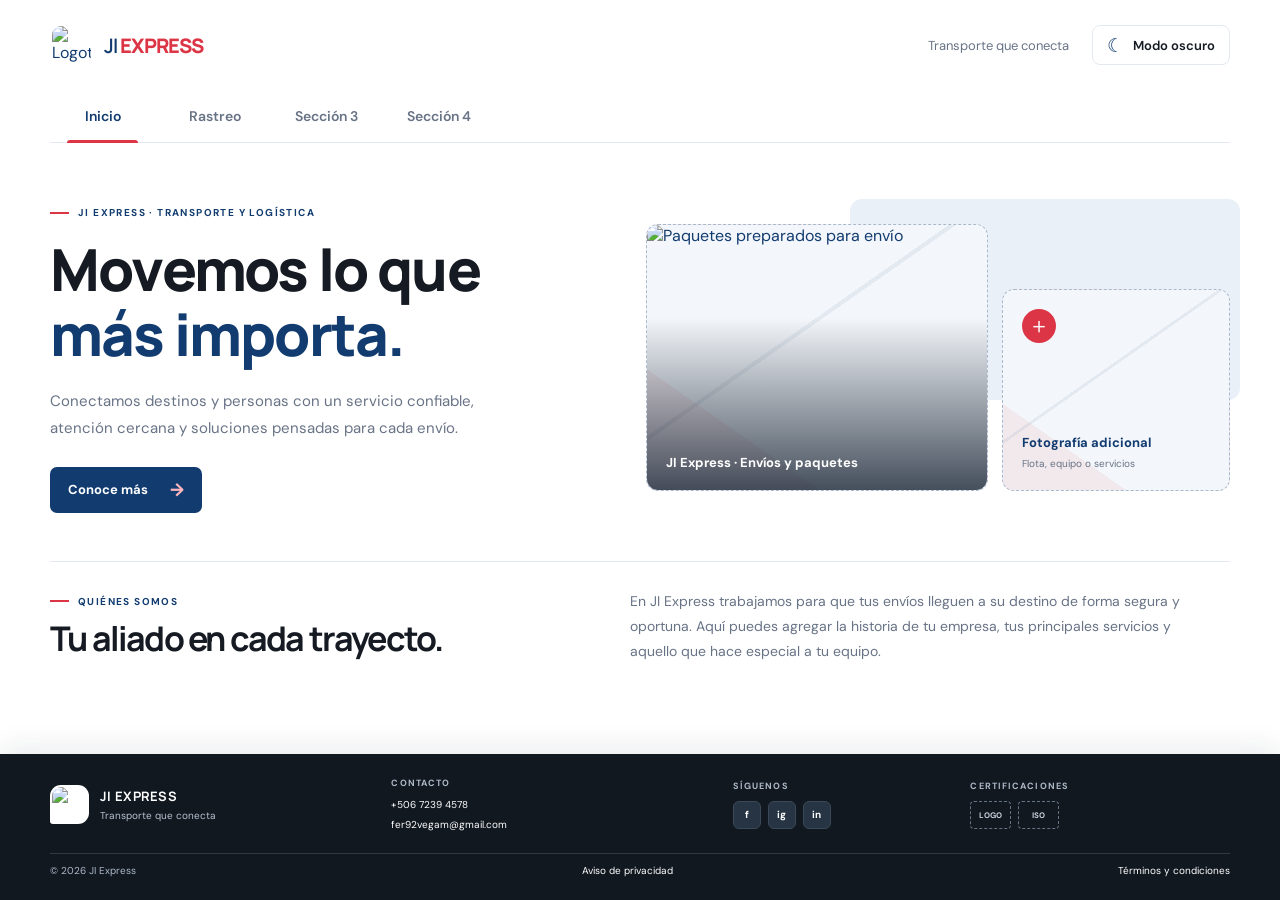
==== index.html @ 3b86c8df "Co-authored-by: josuacastillo59-arch <josuacastillo59-arch@users.noreply.github.com>" ====
<!doctype html>
<html lang="es">
  <head>
    <meta charset="UTF-8" />
    <meta name="viewport" content="width=device-width, initial-scale=1.0" />
    <meta
      name="description"
      content="JI Express: información y soluciones de transporte y logística."
    />
    <meta name="theme-color" content="#123c70"     />
    <title>JI Express | Transporte y logística</title>
    <link rel="stylesheet" href="style.css" />
    <script src="https://cdn.jsdelivr.net/npm/@supabase/supabase-js@2" defer></script>
    <script src="supabase.js" defer></script>
    <script src="js/script.js" defer></script>
  </head>
  <body>
    <div class="site-shell">
      <header class="site-header">
        <a class="brand" href="#inicio" aria-label="JI Express, inicio" data-tab-link="inicio">
          <img
            class="brand-mark"
            src="https://encrypted-tbn0.gstatic.com/images?q=tbn:ANd9GcRndonklgS3Yn9cFRm3AP_8DRMhabAHCRXiYNvRyaHirw&amp;s"
            alt="Logotipo de JI Express"
          />
          <span class="brand-name">JI <strong>EXPRESS</strong></span>
        </a>

        <div class="header-actions">
          <span class="header-caption">Transporte que conecta</span>
          <button
            class="theme-toggle"
            type="button"
            id="theme-toggle"
            aria-pressed="false"
            aria-label="Activar modo oscuro"
          >
            <span class="theme-icon" aria-hidden="true">☾</span>
            <span class="theme-label">Modo oscuro</span>
          </button>
        </div>
      </header>

      <nav class="main-nav" aria-label="Navegación principal" role="tablist">
        <button
          class="nav-tab is-active"
          type="button"
          id="tab-inicio"
          role="tab"
          aria-selected="true"
          aria-controls="panel-inicio"
          data-tab="inicio"
        >
          Inicio
        </button>
        <button
          class="nav-tab"
          type="button"
          id="tab-servicios"
          role="tab"
          aria-selected="false"
          aria-controls="panel-servicios"
          data-tab="servicios"
          tabindex="-1"
        >
          Rastreo
        </button>
        <button
          class="nav-tab"
          type="button"
          id="tab-nosotros"
          role="tab"
          aria-selected="false"
          aria-controls="panel-nosotros"
          data-tab="nosotros"
          tabindex="-1"
        >
          Sección 3
        </button>
        <button
          class="nav-tab"
          type="button"
          id="tab-contacto"
          role="tab"
          aria-selected="false"
          aria-controls="panel-contacto"
          data-tab="contacto"
          tabindex="-1"
        >
          Sección 4
        </button>
      </nav>

      <main class="main-content">
        <section
          class="tab-panel home-panel"
          id="panel-inicio"
          role="tabpanel"
          aria-labelledby="tab-inicio"
          tabindex="0"
          data-panel="inicio"
        >
          <div class="hero-copy">
            <p class="eyebrow"><span></span> JI EXPRESS · TRANSPORTE Y LOGÍSTICA</p>
            <h1>Movemos lo que <span>más importa.</span></h1>
            <p class="hero-description">
              Conectamos destinos y personas con un servicio confiable, atención cercana
              y soluciones pensadas para cada envío.
            </p>
            <a class="primary-link" href="#panel-contacto" data-tab-link="contacto">
              Conoce más <span aria-hidden="true">→</span>
            </a>
          </div>

          <div class="photo-grid" aria-label="Espacios para fotografías de la empresa">
            <div class="photo-placeholder photo-main">
              <img
                class="photo-image"
                src="https://images.hoy.cr/wp-content/uploads/2025/09/Paquetes-Correos-.jpg"
                alt="Paquetes preparados para envío"
              />
              <span class="photo-caption">JI Express · Envíos y paquetes</span>
            </div>
            <div class="photo-placeholder photo-secondary" role="img" aria-label="Espacio para fotografía adicional">
              <span class="photo-placeholder-icon" aria-hidden="true">＋</span>
              <span>Fotografía adicional</span>
              <small>Flota, equipo o servicios</small>
            </div>
            <span class="photo-accent" aria-hidden="true"></span>
          </div>

          <section class="company-info" aria-labelledby="company-title">
            <div class="section-heading">
              <p class="eyebrow"><span></span> QUIÉNES SOMOS</p>
              <h2 id="company-title">Tu aliado en cada trayecto.</h2>
            </div>
            <p>
              En JI Express trabajamos para que tus envíos lleguen a su destino de forma
              segura y oportuna. Aquí puedes agregar la historia de tu empresa, tus
              principales servicios y aquello que hace especial a tu equipo.
            </p>
          </section>
        </section>

        <section
          class="tab-panel temu-panel"
          id="panel-servicios"
          role="tabpanel"
          aria-labelledby="tab-servicios"
          tabindex="0"
          data-panel="servicios"
          hidden
        >
          <div class="temu-heading">
            <p class="eyebrow"><span></span> SEGUIMIENTO DE PEDIDOS</p>
            <h1>Consulta tu pedido <span>TEMU.</span></h1>
            <p class="temu-description">
              Ingresa el código de seguimiento para consultar el estado de tu pedido.
            </p>
          </div>

          <div class="temu-card">
            <label class="temu-label" for="order-code">Código de pedido</label>
            <div class="temu-search-row">
              <input
                class="temu-code-input"
                id="order-code"
                name="order-code"
                type="text"
                placeholder="Ej. LM00163220901"
                autocomplete="off"
                autocapitalize="characters"
                spellcheck="false"
                aria-describedby="order-code-help"
              />
              <button class="temu-search-button" type="button">
                Buscar pedido
              </button>
            </div>
            <p class="temu-help" id="order-code-help">
              Ejemplos: LM00163220901, 2634297728093048 o JCR000001123206.
            </p>

            <div class="temu-result">
              Aquí aparecerá el estado de tu pedido.
            </div>
          </div>
        </section>
        <section
          class="tab-panel blank-panel"
          id="panel-nosotros"
          role="tabpanel"
          aria-labelledby="tab-nosotros"
          tabindex="0"
          data-panel="nosotros"
          hidden
        ></section>
        <section
          class="tab-panel blank-panel"
          id="panel-contacto"
          role="tabpanel"
          aria-labelledby="tab-contacto"
          tabindex="0"
          data-panel="contacto"
          hidden
        ></section>
      </main>

      <footer class="site-footer">
        <div class="footer-brand">
          <img
            class="footer-mark"
            src="https://encrypted-tbn0.gstatic.com/images?q=tbn:ANd9GcRndonklgS3Yn9cFRm3AP_8DRMhabAHCRXiYNvRyaHirw&amp;s"
            alt="Logotipo de JI Express"
          />
          <div>
            <strong>JI EXPRESS</strong>
            <span>Transporte que conecta</span>
          </div>
        </div>

        <div class="footer-contact">
          <span class="footer-heading">Contacto</span>
          <a href="tel:+50672394578">+506 7239 4578</a>
          <a href="mailto:fer92vegam@gmail.com">fer92vegam@gmail.com</a>
        </div>

        <div class="footer-social">
          <span class="footer-heading">Síguenos</span>
          <div class="social-links">
            <a href="https://www.facebook.com/Mandadosturri" aria-label="Facebook de JI Express" target="_blank" rel="noreferrer">f</a>
            <a href="https://www.instagram.com/" aria-label="Instagram de JI Express" target="_blank" rel="noreferrer">ig</a>
            <a href="https://www.linkedin.com/" aria-label="LinkedIn de JI Express" target="_blank" rel="noreferrer">in</a>
          </div>
        </div>

        <div class="footer-certifications">
          <span class="footer-heading">Certificaciones</span>
          <div class="certification-placeholders" aria-label="Espacios para logotipos y certificaciones">
            <span>LOGO</span>
            <span>ISO</span>
          </div>
        </div>

        <div class="footer-legal">
          <span>© <span id="current-year"></span> JI Express</span>
          <a href="#avisos">Aviso de privacidad</a>
          <a href="#terminos">Términos y condiciones</a>
        </div>
      </footer>
    </div>
  </body>
</html>
---- style.css ----
@import url("https://fonts.googleapis.com/css2?family=DM+Sans:wght@400;500;600;700&family=Manrope:wght@400;500;600;700;800&display=swap");

:root {
  color-scheme: light;
  --blue: #123c70;
  --blue-dark: #0a2c55;
  --red: #dc3545;
  --ink: #161b23;
  --muted: #687386;
  --surface: #ffffff;
  --surface-soft: #f3f6fa;
  --border: #e4e9f0;
  --footer-height: 146px;
  font-family: "DM Sans", Arial, sans-serif;
  font-synthesis: none;
  text-rendering: optimizeLegibility;
}

* {
  box-sizing: border-box;
}

html {
  min-width: 320px;
  scroll-behavior: smooth;
}

body {
  min-width: 320px;
  margin: 0;
  color: var(--ink);
  background: var(--surface);
  transition: color 180ms ease, background-color 180ms ease;
}

button,
a {
  font: inherit;
}

a {
  color: inherit;
}

.site-shell {
  display: flex;
  min-height: 100vh;
  flex-direction: column;
}

.site-header,
.main-nav,
.main-content {
  width: min(1180px, calc(100% - 64px));
  margin-inline: auto;
}

.site-header {
  min-height: 90px;
  display: flex;
  align-items: center;
  justify-content: space-between;
  gap: 24px;
}

.brand {
  display: inline-flex;
  align-items: center;
  gap: 11px;
  color: var(--blue);
  text-decoration: none;
}

.brand-mark,
.footer-mark {
  display: grid;
  place-items: center;
  width: 43px;
  height: 43px;
  padding: 2px;
  background: #fff;
  border-radius: 11px 11px 11px 3px;
  object-fit: contain;
}

.brand-name {
  font-family: "Manrope", sans-serif;
  font-size: 20px;
  font-weight: 600;
  letter-spacing: -0.9px;
}

.brand-name strong {
  color: var(--red);
  font-weight: 800;
}

.header-actions {
  display: flex;
  align-items: center;
  gap: 23px;
}

.header-caption {
  color: var(--muted);
  font-size: 13px;
}

.theme-toggle {
  display: inline-flex;
  min-height: 40px;
  align-items: center;
  gap: 9px;
  padding: 0 14px;
  color: var(--ink);
  background: var(--surface);
  border: 1px solid var(--border);
  border-radius: 8px;
  cursor: pointer;
  font-size: 13px;
  font-weight: 600;
  transition: border-color 150ms ease, background-color 150ms ease;
}

.theme-toggle:hover {
  border-color: var(--blue);
}

.theme-icon {
  color: var(--blue);
  font-size: 19px;
  line-height: 1;
}

.main-nav {
  display: flex;
  align-items: stretch;
  gap: 7px;
  min-height: 53px;
  border-bottom: 1px solid var(--border);
}

.nav-tab {
  position: relative;
  min-width: 105px;
  padding: 0 18px;
  color: var(--muted);
  background: transparent;
  border: 0;
  cursor: pointer;
  font-size: 14px;
  font-weight: 600;
}

.nav-tab:hover,
.nav-tab.is-active {
  color: var(--blue);
}

.nav-tab.is-active::after {
  position: absolute;
  right: 17px;
  bottom: -1px;
  left: 17px;
  height: 3px;
  background: var(--red);
  border-radius: 3px 3px 0 0;
  content: "";
}

.main-content {
  flex: 1;
  padding-top: 46px;
}

.tab-panel[hidden] {
  display: none;
}

.home-panel {
  display: grid;
  grid-template-columns: 0.92fr 1.08fr;
  align-items: center;
  column-gap: 68px;
  row-gap: 42px;
  padding-bottom: 44px;
}

.hero-copy {
  padding-block: 17px 6px;
}

.eyebrow {
  display: flex;
  align-items: center;
  gap: 9px;
  margin: 0 0 18px;
  color: var(--blue);
  font-size: 10px;
  font-weight: 700;
  letter-spacing: 1.4px;
}

.eyebrow > span {
  width: 19px;
  height: 2px;
  background: var(--red);
}

h1,
h2 {
  margin: 0;
  font-family: "Manrope", "DM Sans", sans-serif;
  letter-spacing: -1.8px;
}

h1 {
  max-width: 560px;
  font-size: clamp(38px, 5vw, 58px);
  font-weight: 800;
  line-height: 1.12;
}

h1 span {
  color: var(--blue);
}

.hero-description {
  max-width: 490px;
  margin: 21px 0 25px;
  color: var(--muted);
  font-size: 15px;
  line-height: 1.8;
}

.primary-link {
  display: inline-flex;
  min-height: 46px;
  align-items: center;
  justify-content: center;
  gap: 22px;
  padding: 0 18px;
  color: #fff;
  background: var(--blue);
  border-radius: 7px;
  text-decoration: none;
  font-size: 13px;
  font-weight: 700;
  transition: background-color 150ms ease, transform 150ms ease;
}

.primary-link:hover {
  background: var(--blue-dark);
  transform: translateY(-1px);
}

.primary-link span {
  color: #ffb7bd;
  font-size: 18px;
}

.photo-grid {
  position: relative;
  display: grid;
  min-height: 310px;
  grid-template-columns: 1.32fr 0.88fr;
  align-items: end;
  gap: 14px;
  padding: 18px 0 18px 16px;
}

.photo-placeholder {
  position: relative;
  z-index: 1;
  display: flex;
  flex-direction: column;
  align-items: flex-start;
  justify-content: flex-end;
  overflow: hidden;
  padding: 19px;
  color: var(--blue);
  background:
    linear-gradient(145deg, transparent 42%, rgb(18 60 112 / 7%) 42% 43%, transparent 43%),
    linear-gradient(35deg, rgb(220 53 69 / 7%) 0 24%, transparent 24%),
    var(--surface-soft);
  border: 1px dashed #a9b8cb;
  border-radius: 12px;
}

.photo-main {
  height: 267px;
}

.photo-main::after {
  position: absolute;
  z-index: 1;
  inset: 35% 0 0;
  background: linear-gradient(transparent, rgb(10 23 39 / 75%));
  content: "";
  pointer-events: none;
}

.photo-image {
  position: absolute;
  inset: 0;
  width: 100%;
  height: 100%;
  object-fit: cover;
  border-radius: inherit;
}

.photo-caption {
  position: relative;
  z-index: 2;
  color: #fff;
  font-size: 13px;
  font-weight: 700;
}

.photo-secondary {
  height: 202px;
}

.photo-placeholder-icon {
  display: grid;
  place-items: center;
  width: 34px;
  height: 34px;
  margin-bottom: auto;
  color: #fff;
  background: var(--red);
  border-radius: 50%;
  font-size: 22px;
  font-weight: 400;
}

.photo-placeholder > span:not(.photo-placeholder-icon) {
  font-size: 13px;
  font-weight: 700;
}

.photo-placeholder small {
  margin-top: 5px;
  color: var(--muted);
  font-size: 10px;
  line-height: 1.5;
}

.photo-accent {
  position: absolute;
  top: 0;
  right: -10px;
  width: 65%;
  height: 65%;
  background: #eaf0f7;
  border-radius: 12px;
}

.company-info {
  display: grid;
  grid-column: 1 / -1;
  grid-template-columns: 0.92fr 1.08fr;
  align-items: center;
  gap: 68px;
  padding: 27px 0 4px;
  border-top: 1px solid var(--border);
}

.section-heading .eyebrow {
  margin-bottom: 10px;
}

h2 {
  color: var(--ink);
  font-size: clamp(24px, 3vw, 34px);
  line-height: 1.2;
}

.company-info > p {
  max-width: 570px;
  margin: 0;
  color: var(--muted);
  font-size: 14px;
  line-height: 1.8;
}

.blank-panel {
  min-height: 240px;
}

.temu-panel {
  max-width: 760px;
  min-height: 350px;
  margin-inline: auto;
  padding-bottom: 56px;
}

.temu-heading {
  margin-bottom: 28px;
}

.temu-heading .eyebrow {
  margin-bottom: 12px;
}

.temu-heading h1 {
  max-width: 700px;
  font-size: clamp(34px, 5vw, 48px);
}

.temu-heading h1 span {
  color: var(--blue);
}

.temu-description {
  max-width: 580px;
  margin: 14px 0 0;
  color: var(--muted);
  font-size: 14px;
  line-height: 1.7;
}

.temu-card {
  padding: 25px;
  background: var(--surface-soft);
  border: 1px solid var(--border);
  border-radius: 12px;
}

.temu-label {
  display: block;
  margin-bottom: 9px;
  color: var(--ink);
  font-size: 13px;
  font-weight: 700;
}

.temu-code-input {
  width: 100%;
  min-height: 46px;
  padding: 10px 12px;
  color: var(--ink);
  background: var(--surface);
  border: 1px solid var(--border);
  border-radius: 7px;
  font: inherit;
  font-size: 13px;
}

.temu-code-input:focus {
  border-color: var(--blue);
  outline: 2px solid color-mix(in srgb, var(--blue) 18%, transparent);
  outline-offset: 1px;
}

.temu-help {
  margin: 9px 0 23px;
  color: var(--muted);
  font-size: 11px;
  line-height: 1.6;
}

.temu-search-row {
  display: flex;
  gap: 10px;
}

.temu-search-button {
  flex: 0 0 auto;
  min-height: 46px;
  padding: 0 18px;
  color: #fff;
  background: var(--blue);
  border: 0;
  border-radius: 7px;
  cursor: pointer;
  font-size: 13px;
  font-weight: 700;
  transition: background-color 150ms ease;
}

.temu-search-button:hover:not(:disabled) {
  background: var(--blue-dark);
}

.temu-search-button:disabled {
  cursor: not-allowed;
  opacity: 0.55;
}

.temu-result {
  display: flex;
  min-height: 48px;
  flex-direction: column;
  justify-content: center;
  gap: 4px;
  margin-top: 19px;
  padding: 11px 13px;
  color: var(--muted);
  background: var(--surface);
  border: 1px solid var(--border);
  border-radius: 7px;
  font-size: 12px;
  line-height: 1.5;
}

.site-footer {
  display: grid;
  min-height: var(--footer-height);
  grid-template-columns: 1.2fr 1.2fr 0.8fr 1fr;
  align-items: center;
  gap: 19px 30px;
  padding: 22px max(32px, calc((100vw - 1180px) / 2));
  color: #fff;
  background: #111820;
  box-shadow: 0 -8px 25px rgb(16 32 52 / 8%);
}

.footer-brand {
  display: flex;
  align-items: center;
  gap: 11px;
}

.footer-mark {
  flex: 0 0 39px;
  width: 39px;
  height: 39px;
  background: #fff;
}

.footer-brand > div {
  display: grid;
  gap: 4px;
}

.footer-brand strong {
  font-family: "Manrope", sans-serif;
  font-size: 13px;
  letter-spacing: 0.3px;
}

.footer-brand > div > span {
  color: #b8c2d0;
  font-size: 10px;
}

.footer-contact,
.footer-social,
.footer-certifications {
  display: flex;
  flex-direction: column;
  align-items: flex-start;
  gap: 7px;
}

.footer-heading {
  margin-bottom: 2px;
  color: #aeb9c8;
  font-size: 9px;
  font-weight: 700;
  letter-spacing: 1.1px;
  text-transform: uppercase;
}

.footer-contact > a,
.footer-legal > a {
  color: #fff;
  text-decoration: none;
  font-size: 10px;
}

.footer-contact > a:hover,
.footer-legal > a:hover {
  color: #ffb7bd;
}

.social-links,
.certification-placeholders {
  display: flex;
  align-items: center;
  gap: 7px;
}

.social-links a {
  display: grid;
  width: 28px;
  height: 28px;
  place-items: center;
  color: #fff;
  background: #263443;
  border: 1px solid #3b4857;
  border-radius: 6px;
  text-decoration: none;
  font-size: 10px;
  font-weight: 700;
}

.social-links a:hover {
  background: var(--blue);
}

.certification-placeholders span {
  display: grid;
  width: 41px;
  height: 28px;
  place-items: center;
  color: #c8d1dd;
  border: 1px dashed #667384;
  border-radius: 4px;
  font-size: 8px;
  font-weight: 700;
}

.footer-legal {
  display: flex;
  grid-column: 1 / -1;
  justify-content: space-between;
  gap: 16px;
  padding-top: 10px;
  color: #aeb9c8;
  border-top: 1px solid #303a45;
  font-size: 10px;
}

body.dark-mode {
  color-scheme: dark;
  --ink: #eff3f8;
  --muted: #adb8c8;
  --surface: #111820;
  --surface-soft: #1c2733;
  --border: #303c49;
}

.dark-mode .brand,
.dark-mode h1 span,
.dark-mode .theme-icon,
.dark-mode .nav-tab:hover,
.dark-mode .nav-tab.is-active,
.dark-mode .eyebrow {
  color: #8db9f0;
}

.dark-mode .brand-mark {
  background: #24568e;
}

.dark-mode .photo-placeholder {
  background:
    linear-gradient(145deg, transparent 42%, rgb(255 255 255 / 4%) 42% 43%, transparent 43%),
    linear-gradient(35deg, rgb(220 53 69 / 10%) 0 24%, transparent 24%),
    var(--surface-soft);
  border-color: #526477;
}

.dark-mode .photo-accent {
  background: #202f40;
}

.dark-mode .theme-toggle {
  color: var(--ink);
  background: var(--surface);
}

.dark-mode .site-footer {
  background: #090d12;
}

@media (max-width: 850px) {
  :root {
    --footer-height: 190px;
  }

  .home-panel,
  .company-info {
    column-gap: 32px;
  }

  .site-footer {
    grid-template-columns: 1fr 1fr 1fr;
    padding-inline: 32px;
  }

  .footer-brand {
    grid-row: span 1;
  }

  .footer-certifications {
    display: none;
  }
}

@media (max-width: 620px) {
  :root {
    --footer-height: 246px;
  }

  .site-header,
  .main-nav,
  .main-content {
    width: calc(100% - 36px);
  }

  .site-header {
    min-height: 76px;
  }

  .header-caption {
    display: none;
  }

  .brand-name {
    font-size: 17px;
  }

  .brand-mark {
    width: 38px;
    height: 38px;
  }

  .theme-toggle {
    min-height: 37px;
    gap: 6px;
    padding-inline: 10px;
    font-size: 11px;
  }

  .main-nav {
    min-height: 48px;
    gap: 0;
    overflow-x: auto;
  }

  .nav-tab {
    min-width: max-content;
    padding-inline: 13px;
    font-size: 12px;
  }

  .nav-tab.is-active::after {
    right: 12px;
    left: 12px;
  }

  .main-content {
    padding-top: 33px;
  }

  .home-panel {
    grid-template-columns: 1fr;
    row-gap: 27px;
    padding-bottom: 30px;
  }

  .temu-panel {
    min-height: 0;
    padding-bottom: 38px;
  }

  .temu-card {
    padding: 19px;
  }

  .temu-search-row {
    flex-direction: column;
  }

  .temu-search-button {
    width: 100%;
  }

  .hero-copy {
    padding: 0;
  }

  h1 {
    max-width: 440px;
    font-size: clamp(38px, 11vw, 52px);
  }

  .hero-description {
    margin-block: 16px 20px;
    font-size: 14px;
  }

  .photo-grid {
    min-height: 245px;
    grid-template-columns: 1.2fr 0.8fr;
    gap: 9px;
    padding: 13px 0 13px 10px;
  }

  .photo-main {
    height: 215px;
  }

  .photo-secondary {
    height: 165px;
  }

  .photo-placeholder {
    padding: 12px;
  }

  .photo-placeholder small {
    font-size: 9px;
  }

  .company-info {
    grid-template-columns: 1fr;
    gap: 13px;
    padding-top: 22px;
  }

  .company-info > p {
    font-size: 13px;
  }

  .site-footer {
    grid-template-columns: 1fr 1fr;
    gap: 13px 17px;
    padding: 16px 18px 12px;
  }

  .footer-contact {
    justify-self: end;
  }

  .footer-legal {
    flex-wrap: wrap;
    justify-content: flex-start;
    gap: 8px 15px;
    font-size: 9px;
  }

  .footer-legal > a {
    font-size: 9px;
  }
}

@media (prefers-reduced-motion: reduce) {
  *,
  *::before,
  *::after {
    scroll-behavior: auto !important;
    transition-duration: 0.01ms !important;
  }
}
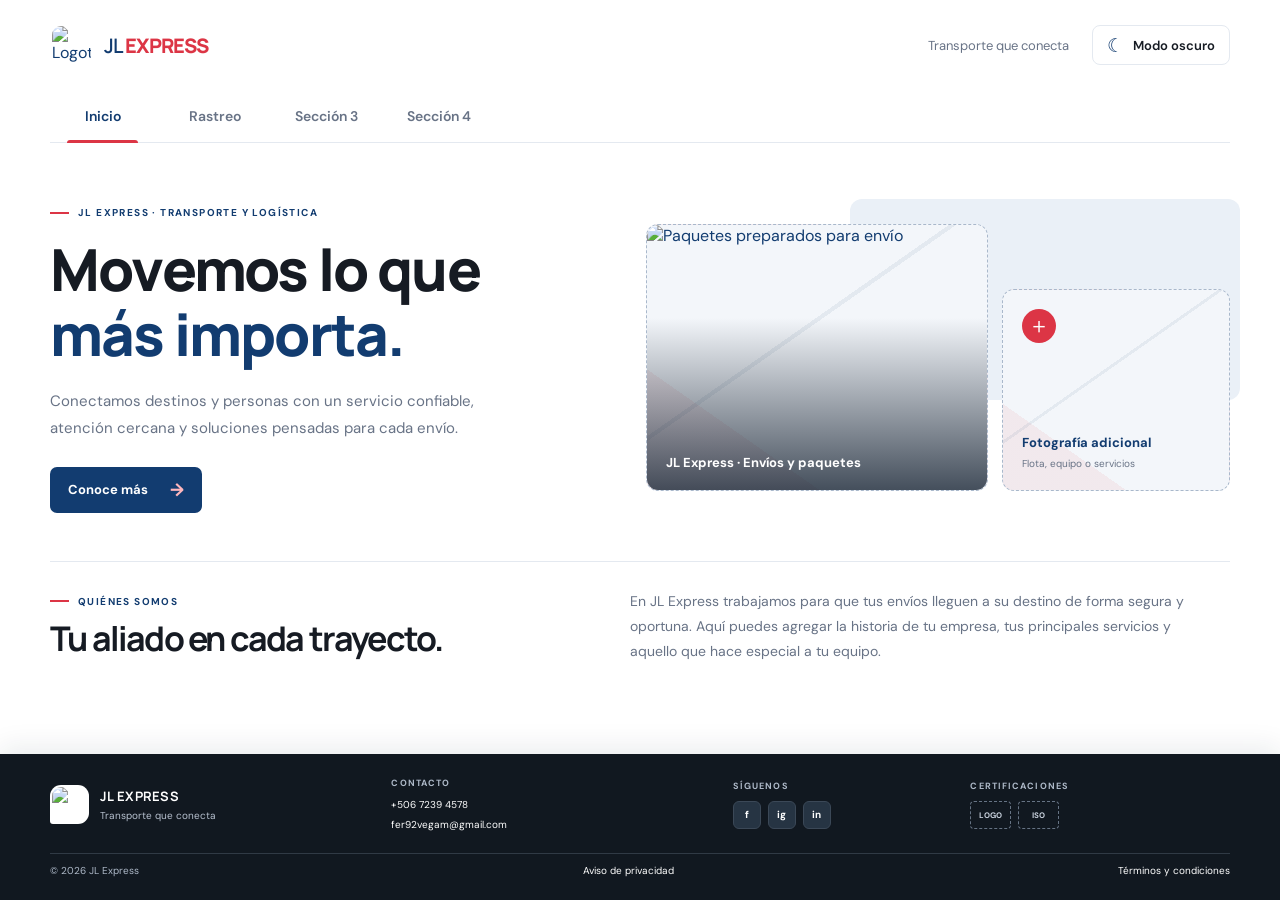
==== commit 6146dae7: "Co-authored-by: josuacastillo59-arch <josuacastillo59-arch@users.noreply.github.com>" ====
--- a/index.html
+++ b/index.html
@@ -5,10 +5,10 @@
     <meta name="viewport" content="width=device-width, initial-scale=1.0" />
     <meta
       name="description"
-      content="JI Express: información y soluciones de transporte y logística."
+      content="JL Express: información y soluciones de transporte y logística."
     />
     <meta name="theme-color" content="#123c70"     />
-    <title>JI Express | Transporte y logística</title>
+    <title>JL Express | Transporte y logística</title>
     <link rel="stylesheet" href="style.css" />
     <script src="https://cdn.jsdelivr.net/npm/@supabase/supabase-js@2" defer></script>
     <script src="supabase.js" defer></script>
@@ -17,13 +17,13 @@
   <body>
     <div class="site-shell">
       <header class="site-header">
-        <a class="brand" href="#inicio" aria-label="JI Express, inicio" data-tab-link="inicio">
+        <a class="brand" href="#inicio" aria-label="JL Express, inicio" data-tab-link="inicio">
           <img
             class="brand-mark"
             src="https://encrypted-tbn0.gstatic.com/images?q=tbn:ANd9GcRndonklgS3Yn9cFRm3AP_8DRMhabAHCRXiYNvRyaHirw&amp;s"
-            alt="Logotipo de JI Express"
+            alt="Logotipo de JL Express"
           />
-          <span class="brand-name">JI <strong>EXPRESS</strong></span>
+          <span class="brand-name">JL <strong>EXPRESS</strong></span>
         </a>
 
         <div class="header-actions">
@@ -101,7 +101,7 @@
           data-panel="inicio"
         >
           <div class="hero-copy">
-            <p class="eyebrow"><span></span> JI EXPRESS · TRANSPORTE Y LOGÍSTICA</p>
+            <p class="eyebrow"><span></span> JL EXPRESS · TRANSPORTE Y LOGÍSTICA</p>
             <h1>Movemos lo que <span>más importa.</span></h1>
             <p class="hero-description">
               Conectamos destinos y personas con un servicio confiable, atención cercana
@@ -119,7 +119,7 @@
                 src="https://images.hoy.cr/wp-content/uploads/2025/09/Paquetes-Correos-.jpg"
                 alt="Paquetes preparados para envío"
               />
-              <span class="photo-caption">JI Express · Envíos y paquetes</span>
+              <span class="photo-caption">JL Express · Envíos y paquetes</span>
             </div>
             <div class="photo-placeholder photo-secondary" role="img" aria-label="Espacio para fotografía adicional">
               <span class="photo-placeholder-icon" aria-hidden="true">＋</span>
@@ -135,7 +135,7 @@
               <h2 id="company-title">Tu aliado en cada trayecto.</h2>
             </div>
             <p>
-              En JI Express trabajamos para que tus envíos lleguen a su destino de forma
+              En JL Express trabajamos para que tus envíos lleguen a su destino de forma
               segura y oportuna. Aquí puedes agregar la historia de tu empresa, tus
               principales servicios y aquello que hace especial a tu equipo.
             </p>
@@ -159,7 +159,7 @@
             </p>
           </div>
 
-          <div class="temu-card">
+          <form class="temu-card" id="tracking-form">
             <label class="temu-label" for="order-code">Código de pedido</label>
             <div class="temu-search-row">
               <input
@@ -172,8 +172,9 @@
                 autocapitalize="characters"
                 spellcheck="false"
                 aria-describedby="order-code-help"
+                required
               />
-              <button class="temu-search-button" type="button">
+              <button class="temu-search-button" type="submit">
                 Buscar pedido
               </button>
             </div>
@@ -181,10 +182,10 @@
               Ejemplos: LM00163220901, 2634297728093048 o JCR000001123206.
             </p>
 
-            <div class="temu-result">
+            <div class="temu-result" id="tracking-result" role="status" aria-live="polite" aria-atomic="true">
               Aquí aparecerá el estado de tu pedido.
             </div>
-          </div>
+          </form>
         </section>
         <section
           class="tab-panel blank-panel"
@@ -211,10 +212,10 @@
           <img
             class="footer-mark"
             src="https://encrypted-tbn0.gstatic.com/images?q=tbn:ANd9GcRndonklgS3Yn9cFRm3AP_8DRMhabAHCRXiYNvRyaHirw&amp;s"
-            alt="Logotipo de JI Express"
+            alt="Logotipo de JL Express"
           />
           <div>
-            <strong>JI EXPRESS</strong>
+            <strong>JL EXPRESS</strong>
             <span>Transporte que conecta</span>
           </div>
         </div>
@@ -228,9 +229,9 @@
         <div class="footer-social">
           <span class="footer-heading">Síguenos</span>
           <div class="social-links">
-            <a href="https://www.facebook.com/Mandadosturri" aria-label="Facebook de JI Express" target="_blank" rel="noreferrer">f</a>
-            <a href="https://www.instagram.com/" aria-label="Instagram de JI Express" target="_blank" rel="noreferrer">ig</a>
-            <a href="https://www.linkedin.com/" aria-label="LinkedIn de JI Express" target="_blank" rel="noreferrer">in</a>
+            <a href="https://www.facebook.com/Mandadosturri" aria-label="Facebook de JL Express" target="_blank" rel="noreferrer">f</a>
+            <a href="https://www.instagram.com/" aria-label="Instagram de JL Express" target="_blank" rel="noreferrer">ig</a>
+            <a href="https://www.linkedin.com/" aria-label="LinkedIn de JL Express" target="_blank" rel="noreferrer">in</a>
           </div>
         </div>
 
@@ -243,7 +244,7 @@
         </div>
 
         <div class="footer-legal">
-          <span>© <span id="current-year"></span> JI Express</span>
+          <span>© <span id="current-year"></span> JL Express</span>
           <a href="#avisos">Aviso de privacidad</a>
           <a href="#terminos">Términos y condiciones</a>
         </div>
--- a/style.css
+++ b/style.css
@@ -504,6 +504,229 @@
   line-height: 1.5;
 }
 
+.temu-result.has-order {
+  align-items: stretch;
+  gap: 18px;
+  padding: 0;
+}
+
+.temu-result.is-error {
+  color: #a32634;
+  border-color: #e7a6ad;
+}
+
+.tracking-status-heading {
+  display: grid;
+  gap: 5px;
+  padding: 17px 18px;
+  background: color-mix(in srgb, #3b8666 10%, var(--surface));
+  border-bottom: 1px solid var(--border);
+}
+
+.tracking-status-caption {
+  color: var(--muted);
+  font-size: 11px;
+  font-weight: 700;
+}
+
+.tracking-status-value {
+  color: #26704f;
+  font-family: "Manrope", sans-serif;
+  font-size: 19px;
+  line-height: 1.35;
+}
+
+.tracking-steps {
+  display: flex;
+  margin: 0;
+  padding: 18px 12px 8px;
+  list-style: none;
+}
+
+.tracking-step {
+  position: relative;
+  z-index: 0;
+  display: flex;
+  min-width: 0;
+  flex: 1;
+  flex-direction: column;
+  align-items: center;
+  gap: 8px;
+  color: var(--muted);
+  text-align: center;
+}
+
+.tracking-step:not(:last-child)::after {
+  position: absolute;
+  z-index: -1;
+  top: 16px;
+  left: calc(50% + 27px);
+  width: calc(100% - 54px);
+  height: 2px;
+  background: var(--border);
+  content: "";
+}
+
+.tracking-step.is-complete:not(:last-child)::after {
+  background: #3b8666;
+}
+
+.tracking-step-marker {
+  position: relative;
+  display: grid;
+  width: 54px;
+  height: 34px;
+  flex: 0 0 54px;
+  place-items: center;
+  font-size: 19px;
+  line-height: 1;
+}
+
+.tracking-parcel-icon {
+  position: relative;
+  z-index: 1;
+  display: inline-block;
+}
+
+.tracking-step-marker--transit .tracking-parcel-icon {
+  position: absolute;
+  bottom: 2px;
+  left: 2px;
+  z-index: 2;
+  font-size: 17px;
+}
+
+.tracking-truck-icon {
+  position: absolute;
+  right: 0;
+  bottom: 0;
+  z-index: 1;
+  font-size: 23px;
+}
+
+.tracking-tape-mark {
+  position: absolute;
+  top: 2px;
+  left: 22px;
+  width: 13px;
+  height: 4px;
+  background: var(--red);
+  border-radius: 2px;
+  opacity: 0;
+}
+
+.tracking-ready-mark {
+  position: absolute;
+  top: 0;
+  right: 5px;
+  display: grid;
+  width: 13px;
+  height: 13px;
+  place-items: center;
+  color: #fff;
+  background: #3b8666;
+  border: 1px solid var(--surface);
+  border-radius: 50%;
+  font-size: 9px;
+  font-weight: 700;
+}
+
+.tracking-step.is-current {
+  color: var(--blue);
+  font-weight: 700;
+}
+
+.tracking-step.is-current .tracking-step-marker--packaging .tracking-parcel-icon {
+  animation: tracking-pack 1.8s ease-in-out infinite;
+}
+
+.tracking-step.is-current .tracking-tape-mark {
+  animation: tracking-tape 1.8s ease-in-out infinite;
+}
+
+.tracking-step.is-current .tracking-step-marker--transit .tracking-parcel-icon {
+  animation: tracking-load 2.4s ease-in-out infinite;
+}
+
+.tracking-step.is-current .tracking-truck-icon {
+  animation: tracking-truck 2.4s ease-in-out infinite;
+}
+
+.tracking-step.is-current .tracking-step-marker--ready .tracking-parcel-icon {
+  animation: tracking-ready 1.6s ease-in-out infinite;
+}
+
+.tracking-step-label {
+  max-width: 100%;
+  font-size: 10px;
+  line-height: 1.35;
+  overflow-wrap: anywhere;
+}
+
+@keyframes tracking-pack {
+  0%,
+  100% { transform: rotate(0) translateY(0); }
+  35% { transform: rotate(-7deg) translateY(-2px); }
+  65% { transform: rotate(6deg) translateY(0); }
+}
+
+@keyframes tracking-tape {
+  0%,
+  100% { transform: translateY(-2px); opacity: 0; }
+  25%,
+  70% { transform: translateY(8px); opacity: 1; }
+}
+
+@keyframes tracking-load {
+  0%,
+  15% { transform: translateX(0) scale(1); opacity: 1; }
+  60%,
+  75% { transform: translateX(18px) scale(0.65); opacity: 0.1; }
+  100% { transform: translateX(0) scale(1); opacity: 1; }
+}
+
+@keyframes tracking-truck {
+  0%,
+  100% { transform: translateY(0); }
+  50% { transform: translateY(-2px); }
+}
+
+@keyframes tracking-ready {
+  0%,
+  100% { transform: translateY(0); }
+  35% { transform: translateY(-5px); }
+  55% { transform: translateY(0); }
+  70% { transform: translateY(-2px); }
+}
+
+.tracking-details {
+  display: grid;
+  grid-template-columns: repeat(2, minmax(0, 1fr));
+  margin: 0;
+  padding: 0 18px 18px;
+}
+
+.tracking-detail {
+  min-width: 0;
+  padding: 12px 10px 10px 0;
+  border-bottom: 1px solid var(--border);
+}
+
+.tracking-detail dt {
+  margin-bottom: 4px;
+  color: var(--muted);
+  font-size: 10px;
+  font-weight: 600;
+}
+
+.tracking-detail dd {
+  overflow-wrap: anywhere;
+  margin: 0;
+  color: var(--ink);
+  font-size: 12px;
+  font-weight: 600;
+}
+
 .site-footer {
   display: grid;
   min-height: var(--footer-height);
@@ -769,6 +992,10 @@
     width: 100%;
   }
 
+  .tracking-details {
+    grid-template-columns: 1fr;
+  }
+
   .hero-copy {
     padding: 0;
   }
@@ -844,5 +1071,7 @@
   *::after {
     scroll-behavior: auto !important;
     transition-duration: 0.01ms !important;
-  }
-}
+    animation-duration: 0.01ms !important;
+    animation-iteration-count: 1 !important;
+  }
+}
